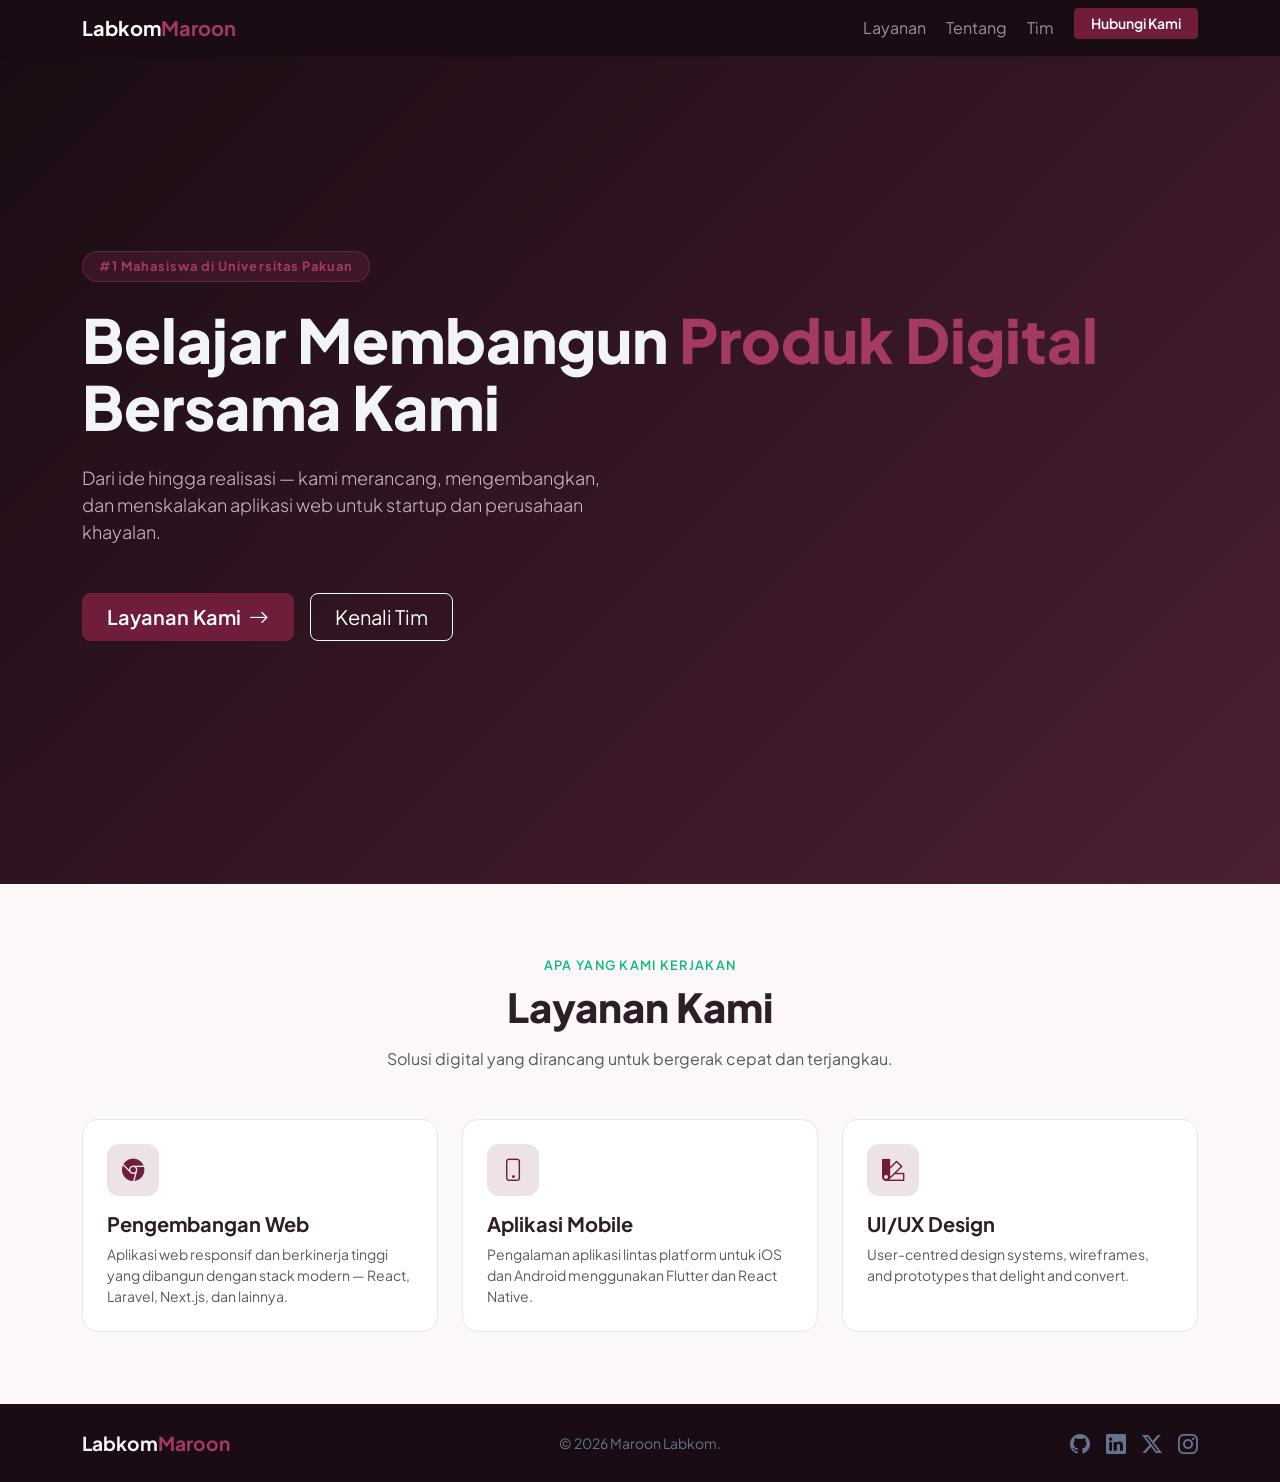
==== A/Tahap 3/index.html @ 11576160 "add all" ====
<!DOCTYPE html>
<html lang="id">
<head>
  <meta charset="UTF-8" />
  <meta name="viewport" content="width=device-width, initial-scale=1.0" />
  <title>Belajar Git Part 2</title>

  <!-- Bootstrap 5 -->
  <link
    href="https://cdn.jsdelivr.net/npm/bootstrap@5.3.3/dist/css/bootstrap.min.css"
    rel="stylesheet"
  />
  <!-- Bootstrap Icons -->
  <link
    href="https://cdn.jsdelivr.net/npm/bootstrap-icons@1.11.3/font/bootstrap-icons.min.css"
    rel="stylesheet"
  />
  <!-- Custom CSS -->
  <link rel="stylesheet" href="style.css">

  <!-- Google Fonts -->
  <link rel="preconnect" href="https://fonts.googleapis.com" />
  <link rel="preconnect" href="https://fonts.gstatic.com" crossorigin />
  <link
    href="https://fonts.googleapis.com/css2?family=Plus+Jakarta+Sans:wght@400;500;600;700;800&display=swap"
    rel="stylesheet"
  />
</head>

<body>
  <!-- ═══════════════════════════════════════════════════
       NAVBAR
  ════════════════════════════════════════════════════ -->
  <nav class="navbar navbar-expand-lg navbar-dark bg-dark sticky-top shadow-sm">
    <div class="container">
      <a class="navbar-brand fw-bold fs-5" href="#">
        Labkom<span>Maroon</span>
      </a>
      <button
        class="navbar-toggler border-0"
        type="button"
        data-bs-toggle="collapse"
        data-bs-target="#mainNav"
      >
        <span class="navbar-toggler-icon"></span>
      </button>
      <div class="collapse navbar-collapse" id="mainNav">
        <ul class="navbar-nav ms-auto gap-1">
          <li class="nav-item">
            <a class="nav-link" href="#services">Layanan</a>
          </li>
          <li class="nav-item">
            <a class="nav-link" href="#about">Tentang</a>
          </li>
          <li class="nav-item">
            <a class="nav-link" href="#team">Tim</a>
          </li>
          <li class="nav-item ms-lg-2">
            <a class="btn btn-brand btn-sm px-3" href="#contact">Hubungi Kami</a>
          </li>
        </ul>
      </div>
    </div>
  </nav>

  <!-- ═══════════════════════════════════════════════════
       HERO
  ════════════════════════════════════════════════════ -->
  <section id="hero">
    <div class="container py-5">
      <div class="row align-items-center g-5">
        <div class="col-lg-12">
          <span class="badge badge-tag rounded-pill px-3 py-2 mb-4 d-inline-block">
            #1 Mahasiswa di Universitas Pakuan
          </span>
          <h1>
            Belajar Membangun <span class="accent">Produk Digital</span><br />
            Bersama Kami
          </h1>
          <p class="lead mt-4 mb-5">
            Dari ide hingga realisasi — kami merancang, mengembangkan,
            dan menskalakan aplikasi web untuk startup dan perusahaan
            khayalan.
          </p>
          <div class="d-flex flex-wrap gap-3 mb-5">
            <a href="#services" class="btn btn-brand btn-lg px-4">
              Layanan Kami <i class="bi bi-arrow-right ms-1"></i>
            </a>
            <a href="#team" class="btn btn-outline-light btn-lg px-4">
              Kenali Tim
            </a>
          </div>
        </div>
      </div>
    </div>
  </section>

  <!-- ═══════════════════════════════════════════════════
       SERVICES
  ════════════════════════════════════════════════════ -->
  <section id="services" class="py-5">
    <div class="container py-4">

      <div class="text-center mb-5">
        <p class="text-uppercase fw-semibold mb-2" style="color: #10b981; font-size: 0.8rem; letter-spacing: 0.1em;">
          Apa yang Kami Kerjakan
        </p>
        <h2 class="fw-800 fs-1 mb-3" style="font-weight: 800;">Layanan Kami</h2>
        <p class="text-muted mx-auto" style="max-width: 520px;">
          Solusi digital yang dirancang untuk bergerak cepat
          dan terjangkau.
        </p>
      </div>

      <div class="row g-4">

        <div class="col-md-6 col-lg-4">
          <div class="service-card p-4 h-100 bg-white">
            <div class="service-icon mb-3">
              <i class="bi bi-browser-chrome"></i>
            </div>
            <h5 class="fw-700 mb-2" style="font-weight:700;">Pengembangan Web</h5>
            <p class="text-muted small mb-0">
              Aplikasi web responsif dan berkinerja tinggi yang dibangun
              dengan stack modern — React, Laravel, Next.js, dan lainnya.
            </p>
          </div>
        </div>

        <div class="col-md-6 col-lg-4">
          <div class="service-card p-4 h-100 bg-white">
            <div class="service-icon mb-3">
              <i class="bi bi-phone"></i>
            </div>
            <h5 class="fw-700 mb-2" style="font-weight:700;">Aplikasi Mobile</h5>
            <p class="text-muted small mb-0">
              Pengalaman aplikasi lintas platform untuk iOS dan Android
              menggunakan Flutter dan React Native.
            </p>
          </div>
        </div>

        <div class="col-md-6 col-lg-4">
          <div class="service-card p-4 h-100 bg-white">
            <div class="service-icon mb-3">
              <i class="bi bi-palette2"></i>
            </div>
            <h5 class="fw-700 mb-2" style="font-weight:700;">UI/UX Design</h5>
            <p class="text-muted small mb-0">
              User-centred design systems, wireframes, and prototypes
              that delight and convert.
            </p>
          </div>
        </div>

      </div>
    </div>
  </section>

  <!-- ═══════════════════════════════════════════════════
       FOOTER
  ════════════════════════════════════════════════════ -->
  <footer class="py-4">
    <div class="container">
      <div class="row align-items-center gy-3">
        <div class="col-md-4">
          <span class="footer-brand">Labkom<span>Maroon</span></span>
        </div>
        <div class="col-md-4 text-md-center">
          <small>&copy; 2026 Maroon Labkom.</small>
        </div>
        <div class="col-md-4 text-md-end d-flex justify-content-md-end gap-3">
          <a href="#"><i class="bi bi-github fs-5"></i></a>
          <a href="#"><i class="bi bi-linkedin fs-5"></i></a>
          <a href="#"><i class="bi bi-twitter-x fs-5"></i></a>
          <a href="#"><i class="bi bi-instagram fs-5"></i></a>
        </div>
      </div>
    </div>
  </footer>

  <!-- Bootstrap 5 JS -->
  <script src="https://cdn.jsdelivr.net/npm/bootstrap@5.3.3/dist/js/bootstrap.bundle.min.js"></script>
</body>
</html>
---- A/Tahap 3/style.css ----
:root {
  --brand-maroon: #6f1d3b;
  --brand-maroon-light: #a43a64;
  --brand-dark: #1a0c14;
  --brand-text: #2d1e27;
  --brand-green: #10b981;
}

body {
  font-family: "Plus Jakarta Sans", sans-serif;
  color: var(--brand-text);
}

/* ── Navbar ─────────────────────────────────────────── */
.navbar.bg-dark {
  background-color: var(--brand-dark) !important;
}

.navbar-brand span {
  color: var(--brand-maroon-light);
}

/* ── Hero ───────────────────────────────────────────── */
#hero {
  background: linear-gradient(135deg, var(--brand-dark) 0%, #4c1f32 100%);
  min-height: 92vh;
  display: flex;
  align-items: center;
}

#hero .badge-tag {
  background: rgba(164, 58, 100, 0.18);
  color: var(--brand-maroon-light);
  border: 1px solid rgba(164, 58, 100, 0.38);
  font-size: 0.8rem;
  letter-spacing: 0.08em;
}

#hero h1 {
  font-size: clamp(2.4rem, 5vw, 3.8rem);
  font-weight: 800;
  line-height: 1.1;
  color: #f1f5f9;
}

#hero h1 .accent {
  color: var(--brand-maroon-light);
}

#hero p.lead {
  color: #cdb9c3;
  font-size: 1.125rem;
  max-width: 520px;
}

.btn-brand {
  background: var(--brand-maroon);
  border-color: var(--brand-maroon);
  color: #fff;
  font-weight: 600;
}

.btn-brand:hover {
  background: var(--brand-maroon-light);
  border-color: var(--brand-maroon-light);
  color: #fff;
}

/* ── Services ───────────────────────────────────────── */
#services {
  background: #fcf7f9;
}

.service-card {
  border: 1px solid #e2e8f0;
  border-radius: 1rem;
  transition:
    transform 0.2s,
    box-shadow 0.2s;
}

.service-card:hover {
  transform: translateY(-4px);
  box-shadow: 0 12px 32px rgba(0, 0, 0, 0.08);
}

.service-icon {
  width: 52px;
  height: 52px;
  background: rgba(111, 29, 59, 0.12);
  color: var(--brand-maroon);
  border-radius: 0.75rem;
  display: flex;
  align-items: center;
  justify-content: center;
  font-size: 1.4rem;
}

/* ── Footer ─────────────────────────────────────────── */
footer {
  background: var(--brand-dark);
  color: #64748b;
}

footer a {
  color: #64748b;
  text-decoration: none;
}

footer a:hover {
  color: var(--brand-maroon-light);
}

footer .footer-brand {
  color: #f1f5f9;
  font-weight: 700;
  font-size: 1.2rem;
}

footer .footer-brand span {
  color: var(--brand-maroon-light);
}
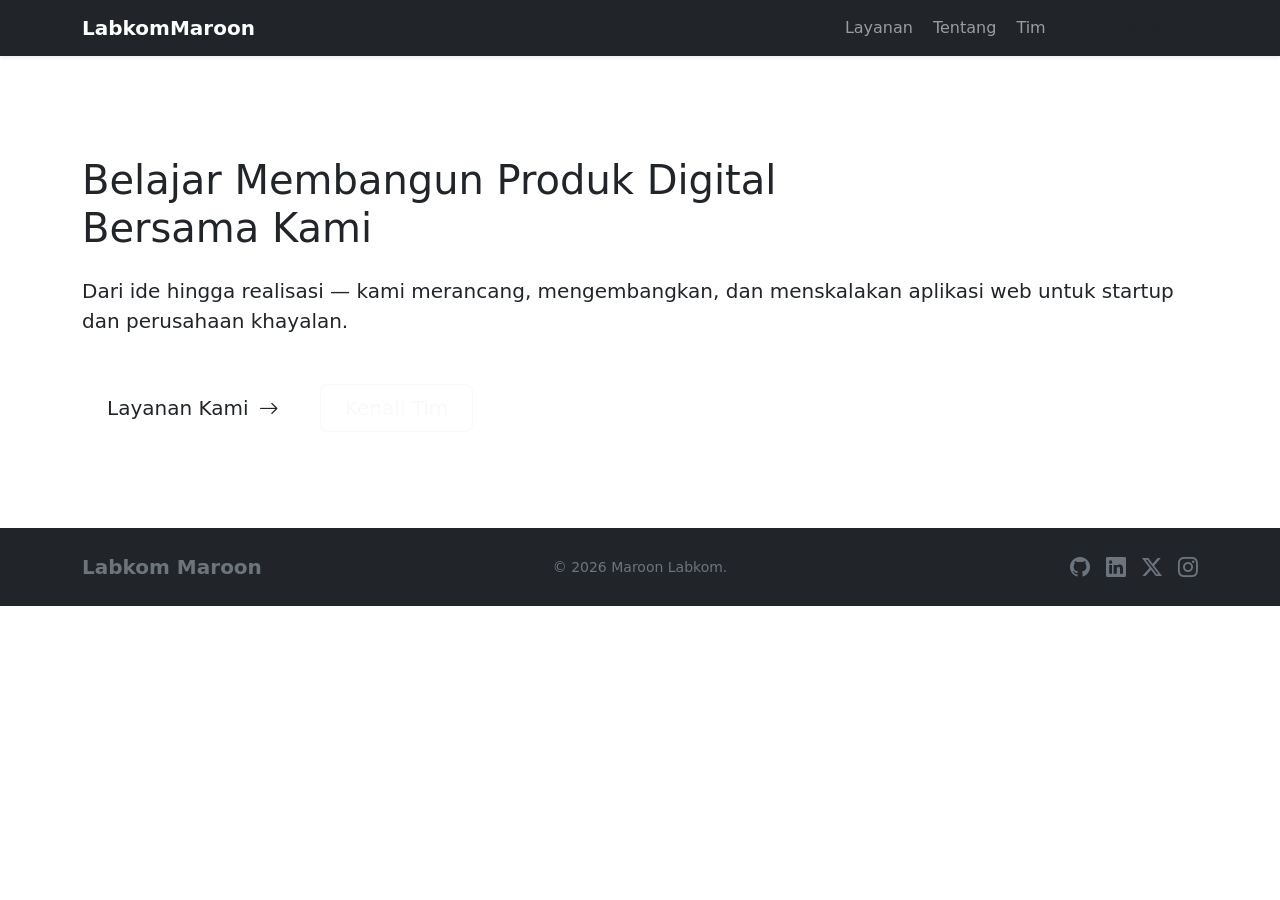
==== commit 21f2bdab: "fix tahap 3 (A)" ====
--- a/A/Tahap 3/index.html
+++ b/A/Tahap 3/index.html
@@ -96,84 +96,22 @@
   </section>
 
   <!-- ═══════════════════════════════════════════════════
-       SERVICES
-  ════════════════════════════════════════════════════ -->
-  <section id="services" class="py-5">
-    <div class="container py-4">
-
-      <div class="text-center mb-5">
-        <p class="text-uppercase fw-semibold mb-2" style="color: #10b981; font-size: 0.8rem; letter-spacing: 0.1em;">
-          Apa yang Kami Kerjakan
-        </p>
-        <h2 class="fw-800 fs-1 mb-3" style="font-weight: 800;">Layanan Kami</h2>
-        <p class="text-muted mx-auto" style="max-width: 520px;">
-          Solusi digital yang dirancang untuk bergerak cepat
-          dan terjangkau.
-        </p>
-      </div>
-
-      <div class="row g-4">
-
-        <div class="col-md-6 col-lg-4">
-          <div class="service-card p-4 h-100 bg-white">
-            <div class="service-icon mb-3">
-              <i class="bi bi-browser-chrome"></i>
-            </div>
-            <h5 class="fw-700 mb-2" style="font-weight:700;">Pengembangan Web</h5>
-            <p class="text-muted small mb-0">
-              Aplikasi web responsif dan berkinerja tinggi yang dibangun
-              dengan stack modern — React, Laravel, Next.js, dan lainnya.
-            </p>
-          </div>
-        </div>
-
-        <div class="col-md-6 col-lg-4">
-          <div class="service-card p-4 h-100 bg-white">
-            <div class="service-icon mb-3">
-              <i class="bi bi-phone"></i>
-            </div>
-            <h5 class="fw-700 mb-2" style="font-weight:700;">Aplikasi Mobile</h5>
-            <p class="text-muted small mb-0">
-              Pengalaman aplikasi lintas platform untuk iOS dan Android
-              menggunakan Flutter dan React Native.
-            </p>
-          </div>
-        </div>
-
-        <div class="col-md-6 col-lg-4">
-          <div class="service-card p-4 h-100 bg-white">
-            <div class="service-icon mb-3">
-              <i class="bi bi-palette2"></i>
-            </div>
-            <h5 class="fw-700 mb-2" style="font-weight:700;">UI/UX Design</h5>
-            <p class="text-muted small mb-0">
-              User-centred design systems, wireframes, and prototypes
-              that delight and convert.
-            </p>
-          </div>
-        </div>
-
-      </div>
-    </div>
-  </section>
-
-  <!-- ═══════════════════════════════════════════════════
        FOOTER
   ════════════════════════════════════════════════════ -->
-  <footer class="py-4">
+  <footer class="py-4 bg-dark text-secondary">
     <div class="container">
       <div class="row align-items-center gy-3">
         <div class="col-md-4">
-          <span class="footer-brand">Labkom<span>Maroon</span></span>
+          <span class="fw-bold fs-5">Labkom Maroon</span>
         </div>
         <div class="col-md-4 text-md-center">
           <small>&copy; 2026 Maroon Labkom.</small>
         </div>
         <div class="col-md-4 text-md-end d-flex justify-content-md-end gap-3">
-          <a href="#"><i class="bi bi-github fs-5"></i></a>
-          <a href="#"><i class="bi bi-linkedin fs-5"></i></a>
-          <a href="#"><i class="bi bi-twitter-x fs-5"></i></a>
-          <a href="#"><i class="bi bi-instagram fs-5"></i></a>
+          <a href="#" class="text-decoration-none text-secondary"><i class="bi bi-github fs-5"></i></a>
+          <a href="#" class="text-decoration-none text-secondary"><i class="bi bi-linkedin fs-5"></i></a>
+          <a href="#" class="text-decoration-none text-secondary"><i class="bi bi-twitter-x fs-5"></i></a>
+          <a href="#" class="text-decoration-none text-secondary"><i class="bi bi-instagram fs-5"></i></a>
         </div>
       </div>
     </div>
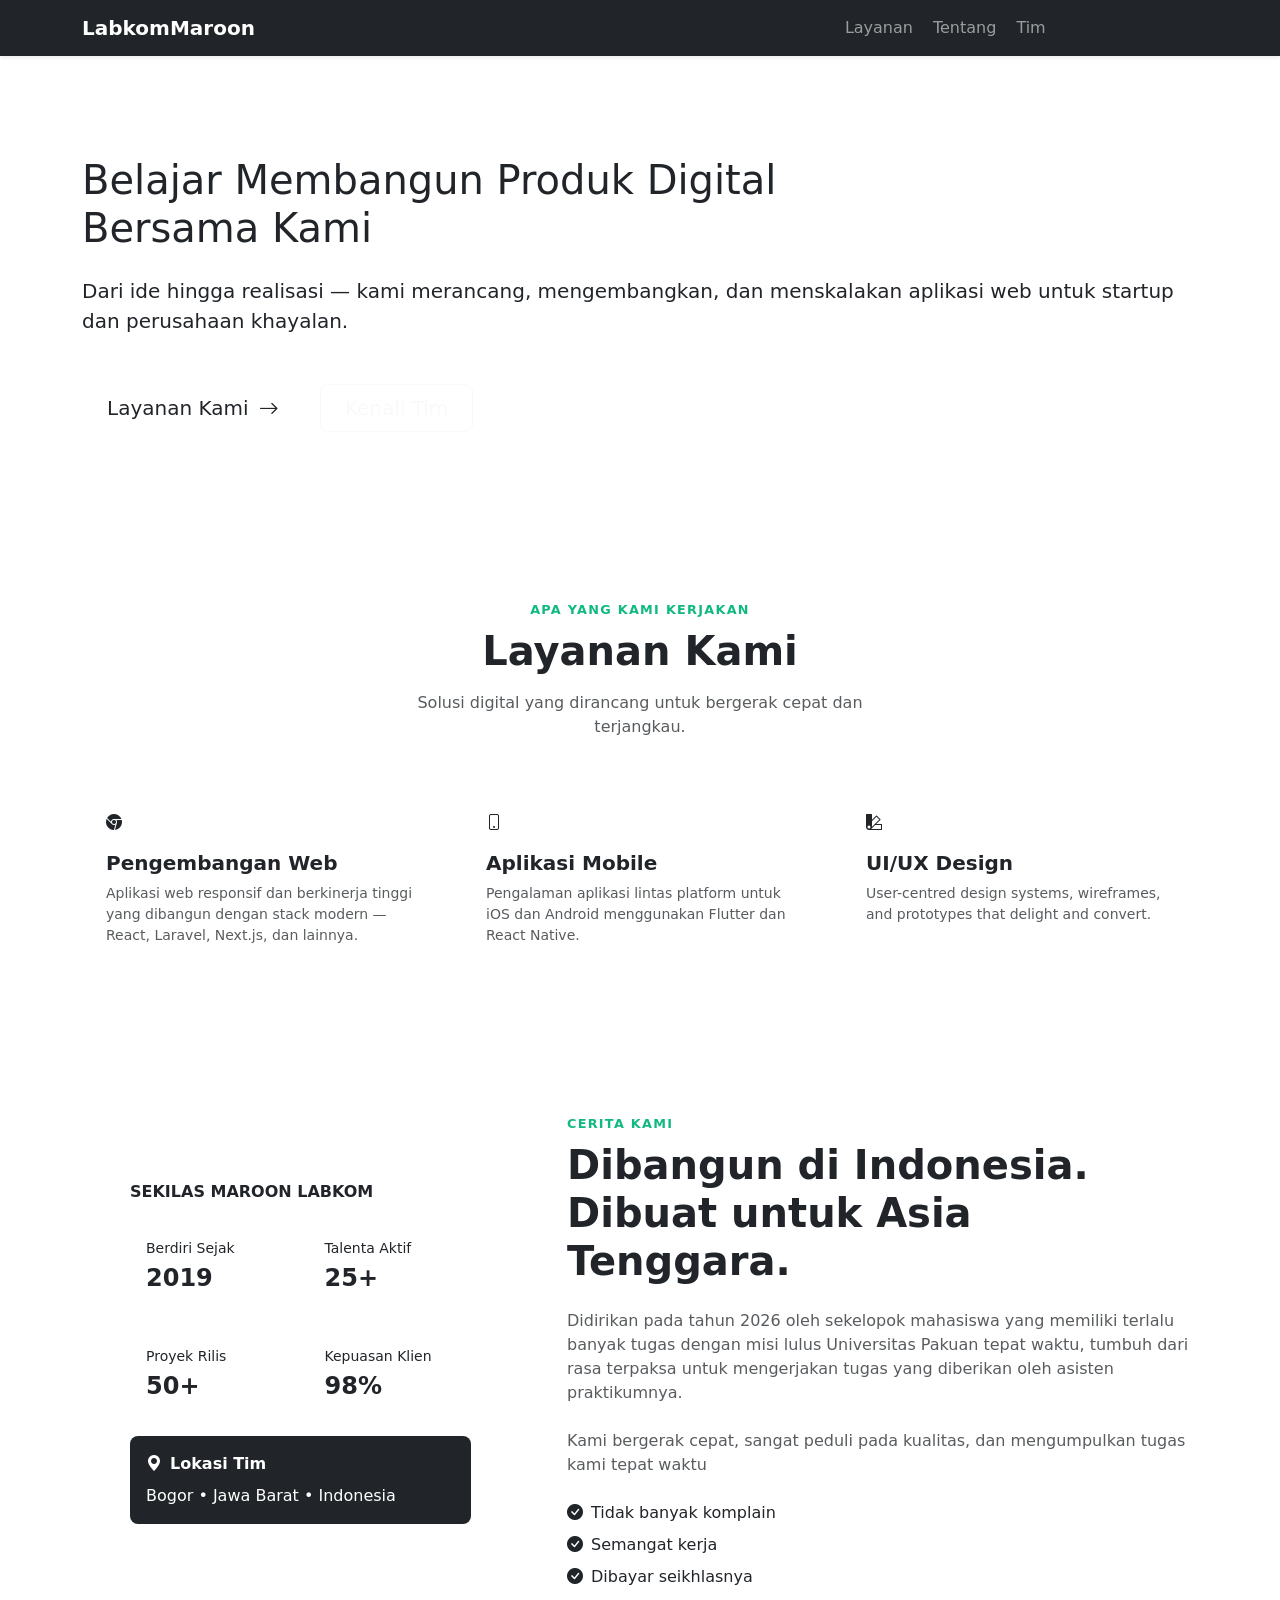
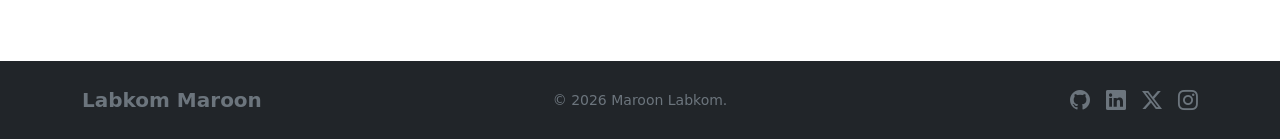
==== commit 5cfd1da5: "fix tahap 3 (A)" ====
--- a/A/Tahap 3/index.html
+++ b/A/Tahap 3/index.html
@@ -15,8 +15,6 @@
     href="https://cdn.jsdelivr.net/npm/bootstrap-icons@1.11.3/font/bootstrap-icons.min.css"
     rel="stylesheet"
   />
-  <!-- Custom CSS -->
-  <link rel="stylesheet" href="style.css">
 
   <!-- Google Fonts -->
   <link rel="preconnect" href="https://fonts.googleapis.com" />
@@ -96,6 +94,152 @@
   </section>
 
   <!-- ═══════════════════════════════════════════════════
+       SERVICES
+  ════════════════════════════════════════════════════ -->
+  <section id="services" class="py-5">
+    <div class="container py-4">
+
+      <div class="text-center mb-5">
+        <p class="text-uppercase fw-semibold mb-2" style="color: #10b981; font-size: 0.8rem; letter-spacing: 0.1em;">
+          Apa yang Kami Kerjakan
+        </p>
+        <h2 class="fw-800 fs-1 mb-3" style="font-weight: 800;">Layanan Kami</h2>
+        <p class="text-muted mx-auto" style="max-width: 520px;">
+          Solusi digital yang dirancang untuk bergerak cepat
+          dan terjangkau.
+        </p>
+      </div>
+
+      <div class="row g-4">
+
+        <div class="col-md-6 col-lg-4">
+          <div class="service-card p-4 h-100 bg-white">
+            <div class="service-icon mb-3">
+              <i class="bi bi-browser-chrome"></i>
+            </div>
+            <h5 class="fw-700 mb-2" style="font-weight:700;">Pengembangan Web</h5>
+            <p class="text-muted small mb-0">
+              Aplikasi web responsif dan berkinerja tinggi yang dibangun
+              dengan stack modern — React, Laravel, Next.js, dan lainnya.
+            </p>
+          </div>
+        </div>
+
+        <div class="col-md-6 col-lg-4">
+          <div class="service-card p-4 h-100 bg-white">
+            <div class="service-icon mb-3">
+              <i class="bi bi-phone"></i>
+            </div>
+            <h5 class="fw-700 mb-2" style="font-weight:700;">Aplikasi Mobile</h5>
+            <p class="text-muted small mb-0">
+              Pengalaman aplikasi lintas platform untuk iOS dan Android
+              menggunakan Flutter dan React Native.
+            </p>
+          </div>
+        </div>
+
+        <div class="col-md-6 col-lg-4">
+          <div class="service-card p-4 h-100 bg-white">
+            <div class="service-icon mb-3">
+              <i class="bi bi-palette2"></i>
+            </div>
+            <h5 class="fw-700 mb-2" style="font-weight:700;">UI/UX Design</h5>
+            <p class="text-muted small mb-0">
+              User-centred design systems, wireframes, and prototypes
+              that delight and convert.
+            </p>
+          </div>
+        </div>
+
+      </div>
+    </div>
+  </section>
+
+  <!-- ═══════════════════════════════════════════════════
+       ABOUT
+  ════════════════════════════════════════════════════ -->
+  <section id="about" class="py-5">
+    <div class="container py-4">
+      <div class="row align-items-center g-5">
+
+        <div class="col-lg-5">
+          <div class="about-img-wrap">
+            <div class="w-100 p-4 p-md-5">
+              <p class="text-uppercase fw-semibold mb-3">
+                Sekilas Maroon Labkom
+              </p>
+
+              <div class="row g-3 mb-3">
+                <div class="col-6">
+                  <div class="h-100 rounded-3 p-3">
+                    <small>Berdiri Sejak</small>
+                    <p class="fw-bold mb-0 fs-4">2019</p>
+                  </div>
+                </div>
+                <div class="col-6">
+                  <div class="h-100 rounded-3 p-3">
+                    <small>Talenta Aktif</small>
+                    <p class="fw-bold mb-0 fs-4">25+</p>
+                  </div>
+                </div>
+                <div class="col-6">
+                  <div class="h-100 rounded-3 p-3">
+                    <small>Proyek Rilis</small>
+                    <p class="fw-bold mb-0 fs-4">50+</p>
+                  </div>
+                </div>
+                <div class="col-6">
+                  <div class="h-100 rounded-3 p-3">
+                    <small>Kepuasan Klien</small>
+                    <p class="fw-bold mb-0 fs-4">98%</p>
+                  </div>
+                </div>
+              </div>
+
+              <div class="rounded-3 p-3 bg-dark">
+                <p class="mb-2 text-white fw-semibold">
+                  <i class="bi bi-geo-alt-fill me-2" ></i>Lokasi Tim
+                </p>
+                <p class="mb-0 text-white">Bogor • Jawa Barat • Indonesia</p>
+              </div>
+            </div>
+          </div>
+        </div>
+
+        <div class="col-lg-7">
+          <p class="text-uppercase fw-semibold mb-2" style="color: #10b981; font-size: 0.8rem; letter-spacing: 0.1em;">
+            Cerita Kami
+          </p>
+          <h2 class="fw-800 fs-1 mb-4" style="font-weight: 800;">
+            Dibangun di Indonesia.<br />Dibuat untuk Asia Tenggara.
+          </h2>
+          <p class="text-muted mb-4">
+            Didirikan pada tahun 2026 oleh sekelopok mahasiswa yang memiliki terlalu banyak tugas dengan misi lulus Universitas Pakuan tepat waktu, tumbuh dari rasa terpaksa untuk mengerjakan tugas yang diberikan oleh asisten praktikumnya.
+          </p>
+          <p class="text-muted mb-4">
+            Kami bergerak cepat, sangat peduli pada kualitas, dan mengumpulkan tugas kami tepat waktu
+          </p>
+          <ul class="list-unstyled mb-0">
+            <li class="d-flex align-items-center gap-2 mb-2">
+              <i class="bi bi-check-circle-fill about-check"></i>
+              <span>Tidak banyak komplain</span>
+            </li>
+            <li class="d-flex align-items-center gap-2 mb-2">
+              <i class="bi bi-check-circle-fill about-check"></i>
+              <span>Semangat kerja</span>
+            </li>
+            <li class="d-flex align-items-center gap-2">
+              <i class="bi bi-check-circle-fill about-check"></i>
+              <span>Dibayar seikhlasnya</span>
+            </li>
+          </ul>
+        </div>
+
+      </div>
+    </div>
+  </section>
+
+  <!-- ═══════════════════════════════════════════════════
        FOOTER
   ════════════════════════════════════════════════════ -->
   <footer class="py-4 bg-dark text-secondary">
@@ -120,4 +264,4 @@
   <!-- Bootstrap 5 JS -->
   <script src="https://cdn.jsdelivr.net/npm/bootstrap@5.3.3/dist/js/bootstrap.bundle.min.js"></script>
 </body>
-</html>
+</html>
